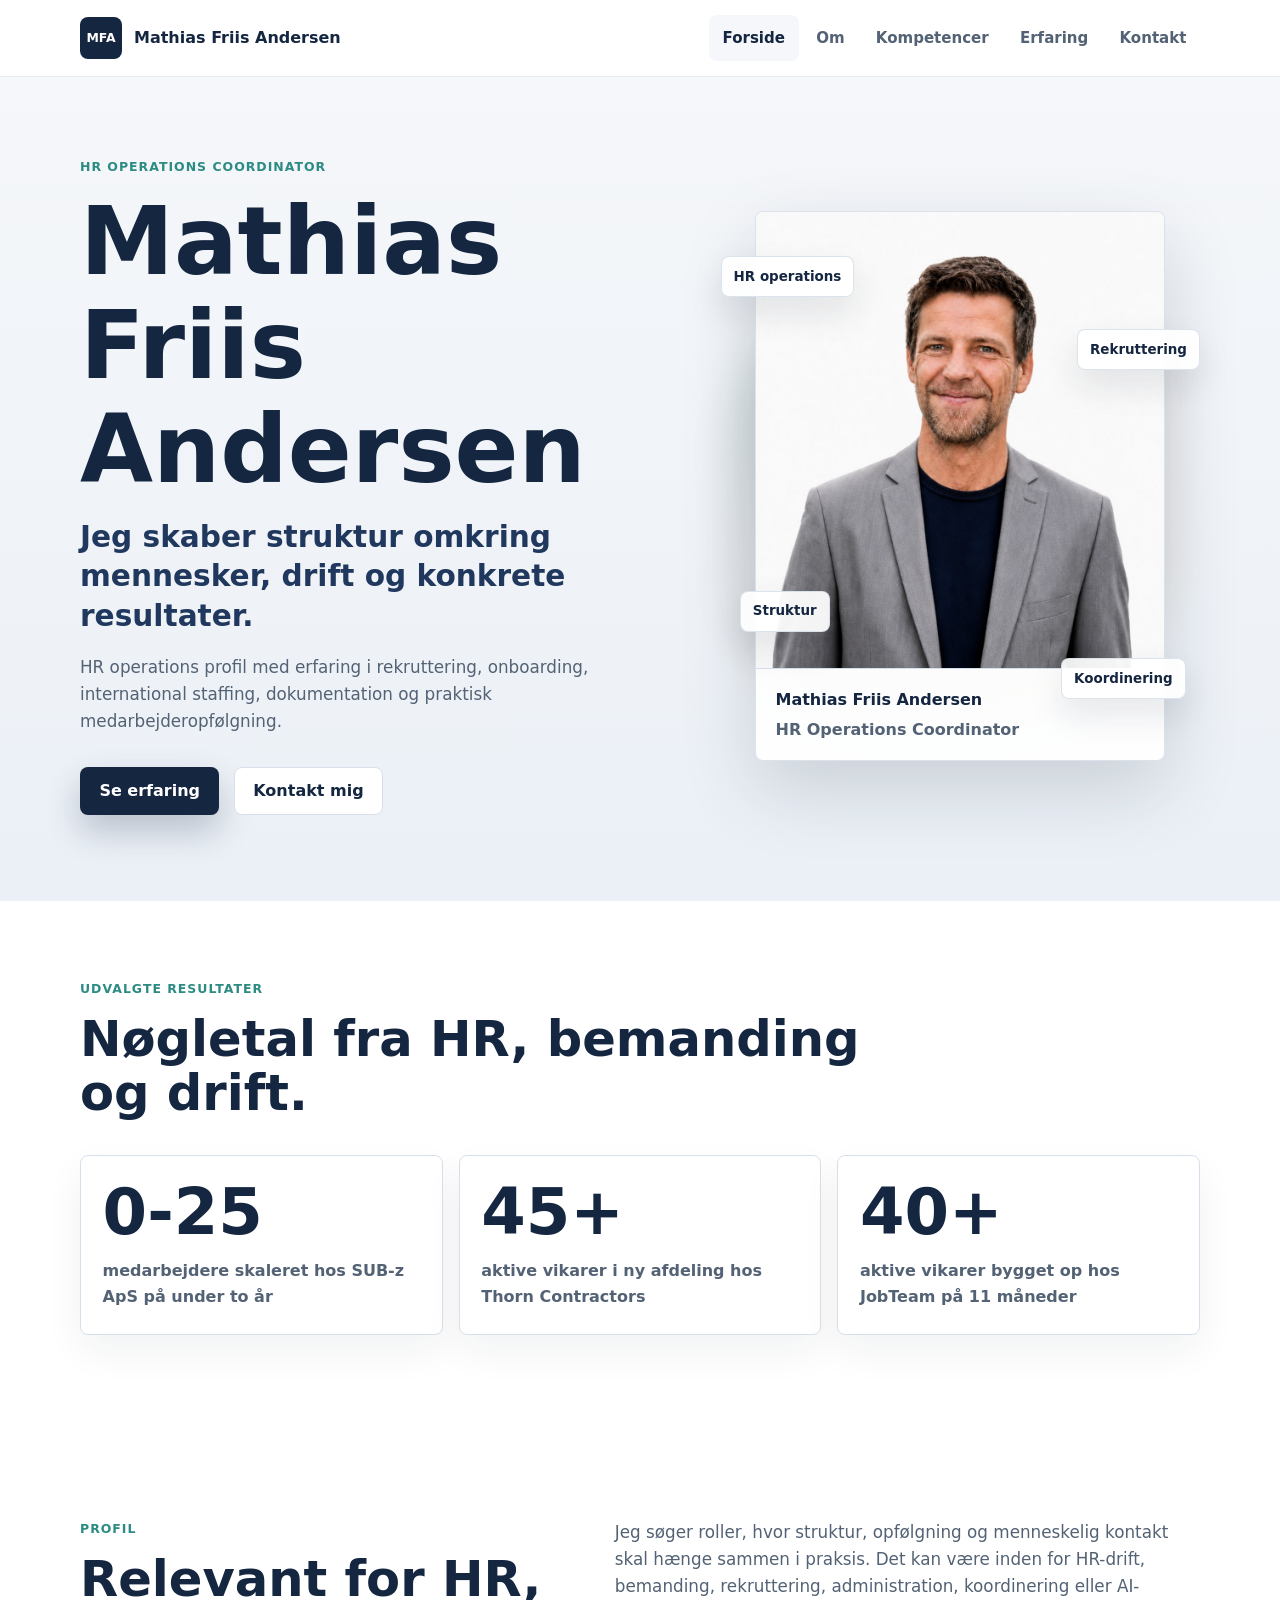
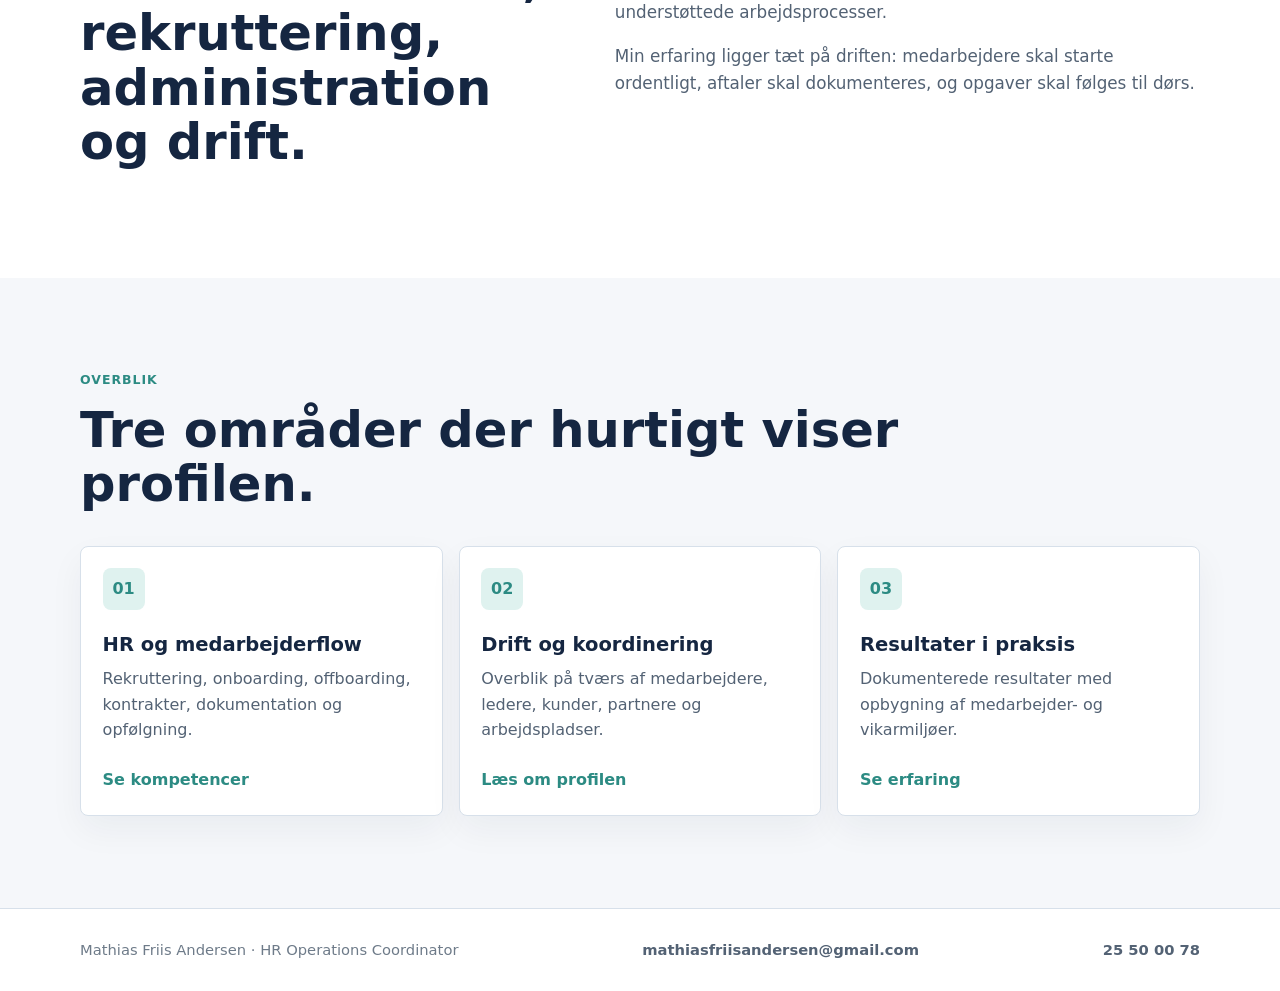
==== index.html @ 8d1782e9 "Initial personal profile website" ====
<!doctype html>
<html lang="da">
  <head>
    <meta charset="utf-8" />
    <meta name="viewport" content="width=device-width, initial-scale=1" />
    <title>Mathias Friis Andersen | HR Operations Coordinator</title>
    <meta
      name="description"
      content="Professionel profilside for Mathias Friis Andersen, HR Operations Coordinator med erfaring i HR-drift, rekruttering, koordinering og struktur."
    />
    <script>
      document.documentElement.classList.add("js-enabled");
    </script>
    <link rel="stylesheet" href="style.css" />
  </head>
  <body data-page="home">
    <header class="site-header" data-site-header>
      <nav class="nav" aria-label="Primær navigation">
        <a class="brand" href="index.html" aria-label="Mathias Friis Andersen">
          <span class="brand-mark">MFA</span>
          <span class="brand-text">Mathias Friis Andersen</span>
        </a>

        <button class="nav-toggle" type="button" aria-expanded="false" aria-controls="site-menu" data-nav-toggle>
          <span></span>
          <span></span>
          <span></span>
          <span class="sr-only">Åbn menu</span>
        </button>

        <div class="nav-links" id="site-menu" data-nav-menu>
          <a href="index.html" data-page-link="home">Forside</a>
          <a href="om.html" data-page-link="om">Om</a>
          <a href="kompetencer.html" data-page-link="kompetencer">Kompetencer</a>
          <a href="erfaring.html" data-page-link="erfaring">Erfaring</a>
          <a href="kontakt.html" data-page-link="kontakt">Kontakt</a>
        </div>
      </nav>
    </header>

    <main>
      <section class="hero section-band">
        <div class="container hero-grid">
          <div class="hero-copy reveal">
            <p class="eyebrow">HR Operations Coordinator</p>
            <h1>Mathias Friis Andersen</h1>
            <p class="hero-lead">Jeg skaber struktur omkring mennesker, drift og konkrete resultater.</p>
            <p class="hero-text">
              HR operations profil med erfaring i rekruttering, onboarding, international staffing,
              dokumentation og praktisk medarbejderopfølgning.
            </p>
            <div class="hero-actions" aria-label="Primære handlinger">
              <a class="btn btn-primary" href="erfaring.html">Se erfaring</a>
              <a class="btn btn-secondary" href="kontakt.html">Kontakt mig</a>
            </div>
          </div>

          <aside class="portrait-card reveal" aria-label="Profilkort for Mathias Friis Andersen">
            <div class="portrait-glow"></div>
            <div class="portrait-frame">
              <div class="portrait-media">
                <img
                  src="assets/profilbillede.jpg"
                  alt="Portræt af Mathias Friis Andersen"
                  onerror="this.closest('.portrait-media').classList.add('is-missing')"
                />
                <div class="portrait-fallback" aria-hidden="true">MFA</div>
              </div>
              <div class="portrait-caption">
                <span>Mathias Friis Andersen</span>
                <p>HR Operations Coordinator</p>
              </div>
            </div>

            <div class="portrait-label label-one">HR operations</div>
            <div class="portrait-label label-two">Rekruttering</div>
            <div class="portrait-label label-three">Struktur</div>
            <div class="portrait-label label-four">Koordinering</div>
          </aside>
        </div>
      </section>

      <section class="section results-section">
        <div class="container">
          <div class="section-heading reveal">
            <p class="eyebrow">Udvalgte resultater</p>
            <h2>Nøgletal fra HR, bemanding og drift.</h2>
          </div>

          <div class="metric-card-grid reveal" aria-label="Udvalgte resultater">
            <div class="metric-card">
              <span class="metric-value">0-25</span>
              <span class="metric-text">medarbejdere skaleret hos SUB-z ApS på under to år</span>
            </div>
            <div class="metric-card">
              <span class="metric-value">45+</span>
              <span class="metric-text">aktive vikarer i ny afdeling hos Thorn Contractors</span>
            </div>
            <div class="metric-card">
              <span class="metric-value">40+</span>
              <span class="metric-text">aktive vikarer bygget op hos JobTeam på 11 måneder</span>
            </div>
          </div>
        </div>
      </section>

      <section class="section front-summary">
        <div class="container two-col">
          <div class="section-intro reveal">
            <p class="eyebrow">Profil</p>
            <h2>Relevant for HR, rekruttering, administration og drift.</h2>
          </div>
          <div class="body-copy reveal">
            <p>
              Jeg søger roller, hvor struktur, opfølgning og menneskelig kontakt skal hænge
              sammen i praksis. Det kan være inden for HR-drift, bemanding, rekruttering,
              administration, koordinering eller AI-understøttede arbejdsprocesser.
            </p>
            <p>
              Min erfaring ligger tæt på driften: medarbejdere skal starte ordentligt, aftaler
              skal dokumenteres, og opgaver skal følges til dørs.
            </p>
          </div>
        </div>
      </section>

      <section class="section section-muted">
        <div class="container">
          <div class="section-heading reveal">
            <p class="eyebrow">Overblik</p>
            <h2>Tre områder der hurtigt viser profilen.</h2>
          </div>
          <div class="project-grid">
            <article class="project-card reveal">
              <span class="card-index">01</span>
              <h3>HR og medarbejderflow</h3>
              <p>Rekruttering, onboarding, offboarding, kontrakter, dokumentation og opfølgning.</p>
              <a class="text-link" href="kompetencer.html">Se kompetencer</a>
            </article>
            <article class="project-card reveal">
              <span class="card-index">02</span>
              <h3>Drift og koordinering</h3>
              <p>Overblik på tværs af medarbejdere, ledere, kunder, partnere og arbejdspladser.</p>
              <a class="text-link" href="om.html">Læs om profilen</a>
            </article>
            <article class="project-card reveal">
              <span class="card-index">03</span>
              <h3>Resultater i praksis</h3>
              <p>Dokumenterede resultater med opbygning af medarbejder- og vikarmiljøer.</p>
              <a class="text-link" href="erfaring.html">Se erfaring</a>
            </article>
          </div>
        </div>
      </section>
    </main>

    <footer class="footer">
      <div class="container footer-inner">
        <span>Mathias Friis Andersen · HR Operations Coordinator</span>
        <a href="mailto:mathiasfriisandersen@gmail.com">mathiasfriisandersen@gmail.com</a>
        <a href="tel:+4525500078">25 50 00 78</a>
      </div>
    </footer>

    <script src="script.js"></script>
  </body>
</html>
---- style.css ----
:root {
  --ink: #102033;
  --navy: #152641;
  --navy-2: #20385d;
  --slate: #536274;
  --muted: #6e7b89;
  --paper: #f5f7fa;
  --soft: #e8eef5;
  --line: #d7e0ea;
  --white: #ffffff;
  --teal: #2c8b83;
  --teal-soft: #dff2ef;
  --amber: #bd7a2f;
  --shadow: 0 24px 70px rgba(16, 32, 51, 0.12);
  --radius: 8px;
  --container: 1120px;
  --header-height: 76px;
}

* {
  box-sizing: border-box;
}

html {
  scroll-behavior: smooth;
}

body {
  margin: 0;
  background: var(--white);
  color: var(--ink);
  font-family:
    Inter, ui-sans-serif, system-ui, -apple-system, BlinkMacSystemFont, "Segoe UI", sans-serif;
  line-height: 1.6;
  text-rendering: optimizeLegibility;
}

body.nav-open {
  overflow: hidden;
}

a {
  color: inherit;
  text-decoration: none;
}

p,
h1,
h2,
h3 {
  margin-top: 0;
}

ul {
  margin: 0;
  padding-left: 1.15rem;
}

li + li {
  margin-top: 0.45rem;
}

::selection {
  background: var(--teal-soft);
  color: var(--navy);
}

.sr-only {
  position: absolute;
  width: 1px;
  height: 1px;
  padding: 0;
  margin: -1px;
  overflow: hidden;
  clip: rect(0, 0, 0, 0);
  white-space: nowrap;
  border: 0;
}

.container {
  width: min(100% - 40px, var(--container));
  margin-inline: auto;
}

.site-header {
  position: sticky;
  top: 0;
  z-index: 20;
  background: rgba(255, 255, 255, 0.92);
  border-bottom: 1px solid rgba(215, 224, 234, 0.65);
  backdrop-filter: blur(18px);
  transition:
    box-shadow 180ms ease,
    background 180ms ease;
}

.site-header.is-scrolled {
  background: rgba(255, 255, 255, 0.97);
  box-shadow: 0 10px 34px rgba(16, 32, 51, 0.08);
}

.nav {
  width: min(100% - 40px, var(--container));
  min-height: var(--header-height);
  margin-inline: auto;
  display: flex;
  align-items: center;
  justify-content: space-between;
  gap: 1rem;
}

.brand {
  display: inline-flex;
  align-items: center;
  gap: 0.75rem;
  min-width: 0;
  font-weight: 750;
  color: var(--navy);
}

.brand-mark {
  width: 42px;
  height: 42px;
  display: inline-grid;
  place-items: center;
  flex: 0 0 auto;
  border-radius: var(--radius);
  background: var(--navy);
  color: var(--white);
  font-size: 0.78rem;
  letter-spacing: 0;
}

.brand-text {
  overflow: hidden;
  text-overflow: ellipsis;
  white-space: nowrap;
}

.nav-links {
  display: flex;
  align-items: center;
  gap: 0.25rem;
}

.nav-links a {
  position: relative;
  padding: 0.7rem 0.85rem;
  border-radius: var(--radius);
  color: var(--slate);
  font-size: 0.94rem;
  font-weight: 650;
  transition:
    background 160ms ease,
    color 160ms ease;
}

.nav-links a:hover,
.nav-links a.is-active {
  background: var(--paper);
  color: var(--navy);
}

.nav-toggle {
  width: 44px;
  height: 44px;
  display: none;
  place-items: center;
  border: 1px solid var(--line);
  border-radius: var(--radius);
  background: var(--white);
  cursor: pointer;
}

.nav-toggle span:not(.sr-only) {
  width: 18px;
  height: 2px;
  display: block;
  grid-area: 1 / 1;
  background: var(--navy);
  border-radius: 999px;
  transition:
    transform 180ms ease,
    opacity 180ms ease;
}

.nav-toggle span:nth-child(1) {
  transform: translateY(-6px);
}

.nav-toggle span:nth-child(3) {
  transform: translateY(6px);
}

.nav-toggle[aria-expanded="true"] span:nth-child(1) {
  transform: rotate(45deg);
}

.nav-toggle[aria-expanded="true"] span:nth-child(2) {
  opacity: 0;
}

.nav-toggle[aria-expanded="true"] span:nth-child(3) {
  transform: rotate(-45deg);
}

.section {
  padding: 92px 0;
  scroll-margin-top: calc(var(--header-height) + 24px);
}

.section-band {
  background:
    linear-gradient(180deg, rgba(245, 247, 250, 0.98), rgba(232, 238, 245, 0.78)),
    var(--paper);
}

.section-muted {
  background: var(--paper);
}

.hero {
  min-height: calc(100vh - var(--header-height));
  display: flex;
  align-items: center;
  padding: 78px 0 84px;
}

.page-hero {
  padding: 88px 0 76px;
}

.page-hero h1 {
  max-width: 900px;
  font-size: clamp(2.65rem, 5.8vw, 4.65rem);
}

.hero-grid {
  display: grid;
  grid-template-columns: minmax(0, 1fr) minmax(360px, 0.82fr);
  gap: 56px;
  align-items: center;
}

.page-hero-grid {
  display: grid;
  grid-template-columns: minmax(0, 1fr) minmax(320px, 0.58fr);
  gap: 56px;
  align-items: end;
}

.eyebrow {
  margin-bottom: 0.8rem;
  color: var(--teal);
  font-size: 0.78rem;
  font-weight: 800;
  letter-spacing: 0.08em;
  text-transform: uppercase;
}

h1,
h2,
h3 {
  color: var(--navy);
  line-height: 1.1;
  letter-spacing: 0;
}

h1 {
  max-width: 760px;
  margin-bottom: 1rem;
  font-size: clamp(3.1rem, 8vw, 5.9rem);
}

h2 {
  max-width: 820px;
  margin-bottom: 1rem;
  font-size: clamp(2rem, 4vw, 3.1rem);
}

h3 {
  margin-bottom: 0.35rem;
  font-size: 1.22rem;
}

.hero-lead {
  max-width: 660px;
  margin-bottom: 1.05rem;
  color: var(--navy-2);
  font-size: clamp(1.32rem, 2.5vw, 1.85rem);
  line-height: 1.35;
  font-weight: 730;
}

.hero-text,
.body-copy p,
.section-heading p + h2 + p,
.contact p {
  color: var(--slate);
}

.hero-text {
  max-width: 650px;
  margin-bottom: 2rem;
  font-size: 1.05rem;
}

.page-hero-note {
  padding: 1.35rem;
  border: 1px solid var(--line);
  border-top: 6px solid var(--teal);
  border-radius: var(--radius);
  background: rgba(255, 255, 255, 0.84);
  box-shadow: 0 18px 44px rgba(16, 32, 51, 0.08);
}

.page-hero-note p {
  margin-bottom: 0;
  color: var(--slate);
  font-weight: 650;
}

.hero-actions {
  display: flex;
  flex-wrap: wrap;
  gap: 0.9rem;
}

.btn {
  min-height: 48px;
  display: inline-flex;
  align-items: center;
  justify-content: center;
  gap: 0.45rem;
  padding: 0.78rem 1.15rem;
  border: 1px solid transparent;
  border-radius: var(--radius);
  font-weight: 800;
  line-height: 1.2;
  transition:
    transform 160ms ease,
    box-shadow 160ms ease,
    background 160ms ease,
    border-color 160ms ease;
}

.btn:hover {
  transform: translateY(-2px);
}

.btn-primary {
  background: var(--navy);
  color: var(--white);
  box-shadow: 0 16px 34px rgba(21, 38, 65, 0.24);
}

.btn-primary:hover {
  box-shadow: 0 20px 40px rgba(21, 38, 65, 0.28);
}

.btn-secondary {
  background: var(--white);
  border-color: var(--line);
  color: var(--navy);
}

.btn-secondary:hover {
  border-color: rgba(44, 139, 131, 0.45);
  box-shadow: 0 14px 30px rgba(16, 32, 51, 0.08);
}

.portrait-card {
  position: relative;
  min-height: 560px;
  display: grid;
  place-items: center;
  isolation: isolate;
}

.portrait-glow {
  position: absolute;
  inset: 12% 6% 8% 2%;
  z-index: -1;
  border-radius: 38% 34% 40% 32%;
  background:
    radial-gradient(circle at 35% 30%, rgba(44, 139, 131, 0.2), transparent 44%),
    linear-gradient(135deg, rgba(21, 38, 65, 0.14), rgba(189, 122, 47, 0.14));
  filter: blur(20px);
  opacity: 0.9;
}

.portrait-frame {
  width: min(100%, 410px);
  overflow: hidden;
  border: 1px solid rgba(215, 224, 234, 0.92);
  border-radius: var(--radius);
  background: rgba(255, 255, 255, 0.9);
  box-shadow: 0 28px 76px rgba(16, 32, 51, 0.16);
  animation: portraitFloat 7s ease-in-out infinite;
}

.portrait-media {
  position: relative;
  min-height: 456px;
  overflow: hidden;
  background:
    linear-gradient(160deg, rgba(21, 38, 65, 0.12), rgba(44, 139, 131, 0.12)),
    var(--paper);
}

.portrait-media img {
  width: 100%;
  height: 456px;
  display: block;
  object-fit: cover;
  object-position: center;
}

.portrait-fallback {
  position: absolute;
  inset: 0;
  display: none;
  place-items: center;
  background:
    linear-gradient(160deg, rgba(21, 38, 65, 0.94), rgba(32, 56, 93, 0.88)),
    var(--navy);
  color: var(--white);
  font-size: clamp(4rem, 10vw, 6.7rem);
  font-weight: 850;
}

.portrait-media.is-missing img {
  display: none;
}

.portrait-media.is-missing .portrait-fallback {
  display: grid;
}

.portrait-caption {
  padding: 1.1rem 1.2rem;
  border-top: 1px solid var(--line);
}

.portrait-caption span {
  display: block;
  color: var(--navy);
  font-weight: 850;
}

.portrait-caption p {
  margin: 0.25rem 0 0;
  color: var(--slate);
  font-weight: 650;
}

.portrait-label {
  position: absolute;
  z-index: 2;
  padding: 0.55rem 0.75rem;
  border: 1px solid rgba(215, 224, 234, 0.9);
  border-radius: var(--radius);
  background: rgba(255, 255, 255, 0.93);
  color: var(--navy);
  font-size: 0.84rem;
  font-weight: 850;
  box-shadow: 0 16px 34px rgba(16, 32, 51, 0.1);
  animation: labelDrift 8s ease-in-out infinite;
}

.label-one {
  top: 9%;
  left: 0;
}

.label-two {
  top: 22%;
  right: 0;
  animation-delay: -2s;
}

.label-three {
  bottom: 24%;
  left: 4%;
  animation-delay: -4s;
}

.label-four {
  right: 3%;
  bottom: 12%;
  animation-delay: -6s;
}

@keyframes portraitFloat {
  0%,
  100% {
    transform: translateY(0);
  }

  50% {
    transform: translateY(-10px);
  }
}

@keyframes labelDrift {
  0%,
  100% {
    transform: translateY(0);
  }

  50% {
    transform: translateY(-6px);
  }
}

.profile-signal {
  position: relative;
  overflow: hidden;
  border: 1px solid rgba(215, 224, 234, 0.92);
  border-radius: var(--radius);
  background: rgba(255, 255, 255, 0.88);
  box-shadow: var(--shadow);
}

.profile-signal::before {
  content: "";
  position: absolute;
  inset: 0;
  border-top: 6px solid var(--teal);
  pointer-events: none;
}

.signal-top {
  display: flex;
  justify-content: space-between;
  gap: 1rem;
  padding: 1.35rem 1.35rem 1.1rem;
  border-bottom: 1px solid var(--line);
}

.signal-label {
  color: var(--navy);
  font-weight: 820;
}

.signal-status {
  color: var(--muted);
  font-size: 0.86rem;
  text-align: right;
}

.metric-list {
  padding: 0.2rem 1.35rem;
}

.metric-row {
  display: grid;
  grid-template-columns: 96px minmax(0, 1fr);
  gap: 1rem;
  align-items: center;
  padding: 1.1rem 0;
  border-bottom: 1px solid var(--line);
}

.metric-row:last-child {
  border-bottom: 0;
}

.metric-value {
  color: var(--navy);
  font-size: 2.25rem;
  font-weight: 850;
  line-height: 1;
}

.metric-text {
  color: var(--slate);
  font-weight: 650;
}

.results-section {
  padding-top: 78px;
}

.metric-card-grid {
  display: grid;
  grid-template-columns: repeat(3, minmax(0, 1fr));
  gap: 1rem;
}

.metric-card {
  min-height: 180px;
  display: grid;
  align-content: center;
  gap: 0.85rem;
  padding: 1.35rem;
  border: 1px solid var(--line);
  border-radius: var(--radius);
  background: var(--white);
  box-shadow: 0 16px 38px rgba(16, 32, 51, 0.06);
}

.metric-card .metric-value {
  font-size: clamp(2.4rem, 5vw, 4.1rem);
}

.flow-strip {
  display: grid;
  grid-template-columns: repeat(3, 1fr);
  gap: 1px;
  margin: 0 1.35rem 1.25rem;
  overflow: hidden;
  border: 1px solid var(--line);
  border-radius: var(--radius);
  background: var(--line);
}

.flow-strip span {
  padding: 0.78rem 0.5rem;
  background: var(--paper);
  color: var(--navy);
  text-align: center;
  font-weight: 800;
}

.signal-map {
  width: calc(100% - 2.7rem);
  height: auto;
  display: block;
  margin: 0 1.35rem 1.35rem;
  border: 1px solid var(--line);
  border-radius: var(--radius);
  background: var(--white);
}

.node circle {
  fill: var(--navy);
}

.node text {
  fill: var(--white);
  font-size: 20px;
  font-weight: 800;
  text-anchor: middle;
  font-family: inherit;
}

.node.accent circle {
  fill: var(--amber);
}

.two-col {
  display: grid;
  grid-template-columns: 0.9fr 1.1fr;
  gap: 56px;
  align-items: start;
}

.content-grid {
  display: grid;
  grid-template-columns: 0.78fr 1.22fr;
  gap: 56px;
  align-items: start;
}

.section-heading {
  max-width: 830px;
  margin-bottom: 34px;
}

.body-copy {
  color: var(--slate);
  font-size: 1.05rem;
}

.body-copy p:last-child,
.contact p:last-child {
  margin-bottom: 0;
}

.skill-grid {
  display: grid;
  grid-template-columns: repeat(5, minmax(0, 1fr));
  gap: 0.75rem;
}

.skill-grid span {
  min-height: 70px;
  display: flex;
  align-items: center;
  padding: 0.9rem 1rem;
  border: 1px solid var(--line);
  border-radius: var(--radius);
  background: var(--white);
  color: var(--navy);
  font-weight: 750;
  box-shadow: 0 10px 26px rgba(16, 32, 51, 0.04);
}

.timeline {
  position: relative;
  display: grid;
  gap: 1.1rem;
}

.timeline::before {
  content: "";
  position: absolute;
  top: 0.6rem;
  bottom: 0.6rem;
  left: 132px;
  width: 1px;
  background: var(--line);
}

.timeline-item {
  position: relative;
  display: grid;
  grid-template-columns: 104px minmax(0, 1fr);
  gap: 56px;
}

.timeline-item::before {
  content: "";
  position: absolute;
  top: 1.25rem;
  left: 124px;
  width: 17px;
  height: 17px;
  border: 4px solid var(--white);
  border-radius: 50%;
  background: var(--teal);
  box-shadow: 0 0 0 1px var(--line);
}

.timeline-date {
  padding-top: 1.05rem;
  color: var(--amber);
  font-weight: 850;
}

.timeline-content,
.project-card,
.profile-grid div {
  border: 1px solid var(--line);
  border-radius: var(--radius);
  background: var(--white);
}

.timeline-content {
  padding: 1.35rem;
  box-shadow: 0 16px 38px rgba(16, 32, 51, 0.06);
}

.timeline-wide {
  gap: 1.35rem;
}

.timeline-content h2 {
  margin-bottom: 0.4rem;
  font-size: clamp(1.35rem, 2vw, 1.75rem);
}

.timeline-content p,
.timeline-content li {
  color: var(--slate);
}

.role {
  margin-bottom: 0.8rem;
  color: var(--teal);
  font-weight: 800;
}

.project-grid {
  display: grid;
  grid-template-columns: repeat(3, minmax(0, 1fr));
  gap: 1rem;
}

.project-card {
  min-height: 270px;
  padding: 1.35rem;
  display: flex;
  flex-direction: column;
  justify-content: space-between;
  box-shadow: 0 14px 34px rgba(16, 32, 51, 0.05);
}

.project-card p {
  margin-bottom: 0;
  color: var(--slate);
}

.text-link {
  display: inline-flex;
  width: fit-content;
  margin-top: 1.25rem;
  color: var(--teal);
  font-weight: 850;
}

.text-link:hover {
  color: var(--navy);
}

.card-index {
  width: 42px;
  height: 42px;
  display: inline-grid;
  place-items: center;
  margin-bottom: 1.2rem;
  border-radius: var(--radius);
  background: var(--teal-soft);
  color: var(--teal);
  font-weight: 850;
}

.profile-grid {
  display: grid;
  grid-template-columns: repeat(4, minmax(0, 1fr));
  gap: 1rem;
}

.profile-grid div {
  min-height: 190px;
  padding: 1.25rem;
  box-shadow: 0 14px 34px rgba(16, 32, 51, 0.04);
}

.profile-grid span {
  display: block;
  margin-bottom: 0.8rem;
  color: var(--navy);
  font-size: 1.12rem;
  font-weight: 850;
}

.profile-grid p {
  margin-bottom: 0;
  color: var(--slate);
}

.contact {
  padding: 86px 0;
}

.contact-page {
  min-height: calc(100vh - var(--header-height));
  display: flex;
  align-items: center;
}

.contact-grid {
  display: grid;
  grid-template-columns: 1fr minmax(320px, 0.8fr);
  gap: 56px;
  align-items: center;
}

.contact-list {
  display: grid;
  gap: 0.75rem;
}

.contact-list a,
.contact-list span {
  min-height: 56px;
  display: flex;
  align-items: center;
  padding: 0.9rem 1rem;
  border: 1px solid var(--line);
  border-radius: var(--radius);
  background: var(--white);
  color: var(--navy);
  font-weight: 760;
  overflow-wrap: anywhere;
  box-shadow: 0 12px 30px rgba(16, 32, 51, 0.05);
}

.contact-list a:hover {
  border-color: rgba(44, 139, 131, 0.5);
  color: var(--teal);
}

.footer {
  border-top: 1px solid var(--line);
  background: var(--white);
}

.footer-inner {
  min-height: 82px;
  display: flex;
  align-items: center;
  justify-content: space-between;
  gap: 1rem;
  color: var(--muted);
  font-size: 0.92rem;
}

.footer-inner a {
  color: var(--slate);
  font-weight: 700;
}

.footer-inner a:hover {
  color: var(--teal);
}

.reveal {
  opacity: 1;
  transform: none;
}

.js-enabled .reveal {
  opacity: 0;
  transform: translateY(18px);
  transition:
    opacity 600ms ease,
    transform 600ms ease;
}

.js-enabled .reveal.is-visible {
  opacity: 1;
  transform: translateY(0);
}

@media (prefers-reduced-motion: reduce) {
  *,
  *::before,
  *::after {
    scroll-behavior: auto !important;
    transition-duration: 0.01ms !important;
    animation-duration: 0.01ms !important;
    animation-iteration-count: 1 !important;
  }

  .js-enabled .reveal {
    opacity: 1;
    transform: none;
  }

  .portrait-frame,
  .portrait-label {
    animation: none;
  }
}

@media (max-width: 980px) {
  .hero-grid,
  .two-col,
  .content-grid,
  .page-hero-grid,
  .contact-grid {
    grid-template-columns: 1fr;
  }

  .hero {
    min-height: 0;
  }

  .page-hero-note {
    max-width: 680px;
  }

  .profile-signal {
    max-width: 680px;
  }

  .portrait-card {
    min-height: 520px;
    max-width: 680px;
  }

  .portrait-frame {
    width: min(100%, 390px);
  }

  .metric-card-grid {
    grid-template-columns: 1fr;
  }

  .skill-grid {
    grid-template-columns: repeat(2, minmax(0, 1fr));
  }

  .project-grid,
  .profile-grid {
    grid-template-columns: repeat(2, minmax(0, 1fr));
  }
}

@media (max-width: 760px) {
  :root {
    --header-height: 68px;
  }

  .container,
  .nav {
    width: min(100% - 28px, var(--container));
  }

  .brand-text {
    max-width: 190px;
  }

  .nav-toggle {
    display: grid;
  }

  .nav-links {
    position: fixed;
    z-index: 30;
    left: 14px;
    right: 14px;
    top: calc(var(--header-height) + 10px);
    display: grid;
    gap: 0.25rem;
    padding: 0.55rem;
    border: 1px solid var(--line);
    border-radius: var(--radius);
    background: var(--white);
    box-shadow: var(--shadow);
    opacity: 0;
    pointer-events: none;
    transform: translateY(-8px);
    transition:
      opacity 180ms ease,
      transform 180ms ease;
  }

  .nav-links.is-open {
    opacity: 1;
    pointer-events: auto;
    transform: translateY(0);
  }

  .nav-links a {
    padding: 0.95rem;
  }

  .section,
  .contact {
    padding: 66px 0;
  }

  .hero {
    padding: 56px 0 66px;
  }

  .portrait-card {
    min-height: auto;
    padding: 24px 0 8px;
  }

  .portrait-glow {
    inset: 10% 0 2%;
    filter: blur(18px);
  }

  .portrait-frame {
    width: min(100%, 362px);
  }

  .portrait-media {
    min-height: 390px;
  }

  .portrait-media img {
    height: 390px;
  }

  .portrait-label {
    position: relative;
    inset: auto;
    display: inline-flex;
    margin: 0.45rem 0.35rem 0 0;
    animation: none;
  }

  .portrait-card {
    display: block;
  }

  .portrait-card .portrait-label {
    vertical-align: top;
  }

  .metric-card {
    min-height: 150px;
  }

  .page-hero {
    padding: 58px 0 62px;
  }

  .page-hero h1 {
    font-size: clamp(2.25rem, 10.5vw, 3.45rem);
  }

  .contact-page {
    min-height: 0;
  }

  h1 {
    font-size: clamp(2.8rem, 14vw, 4.5rem);
  }

  .hero-actions {
    display: grid;
    grid-template-columns: 1fr;
  }

  .btn {
    width: 100%;
  }

  .signal-top,
  .metric-row {
    grid-template-columns: 1fr;
  }

  .signal-top {
    display: grid;
  }

  .signal-status {
    text-align: left;
  }

  .metric-row {
    gap: 0.4rem;
  }

  .metric-value {
    font-size: 2rem;
  }

  .signal-map {
    display: none;
  }

  .timeline::before {
    left: 8px;
  }

  .timeline-item {
    grid-template-columns: 1fr;
    gap: 0.55rem;
    padding-left: 34px;
  }

  .timeline-item::before {
    left: 0;
  }

  .timeline-date {
    padding-top: 0;
  }

  .skill-grid,
  .project-grid,
  .profile-grid {
    grid-template-columns: 1fr;
  }

  .project-card,
  .profile-grid div {
    min-height: 0;
  }

  .footer-inner {
    align-items: flex-start;
    justify-content: center;
    flex-direction: column;
    gap: 0.45rem;
    padding: 1.2rem 0;
  }
}

@media (max-width: 420px) {
  .brand-text {
    max-width: 150px;
  }

  .flow-strip {
    grid-template-columns: 1fr;
  }
}
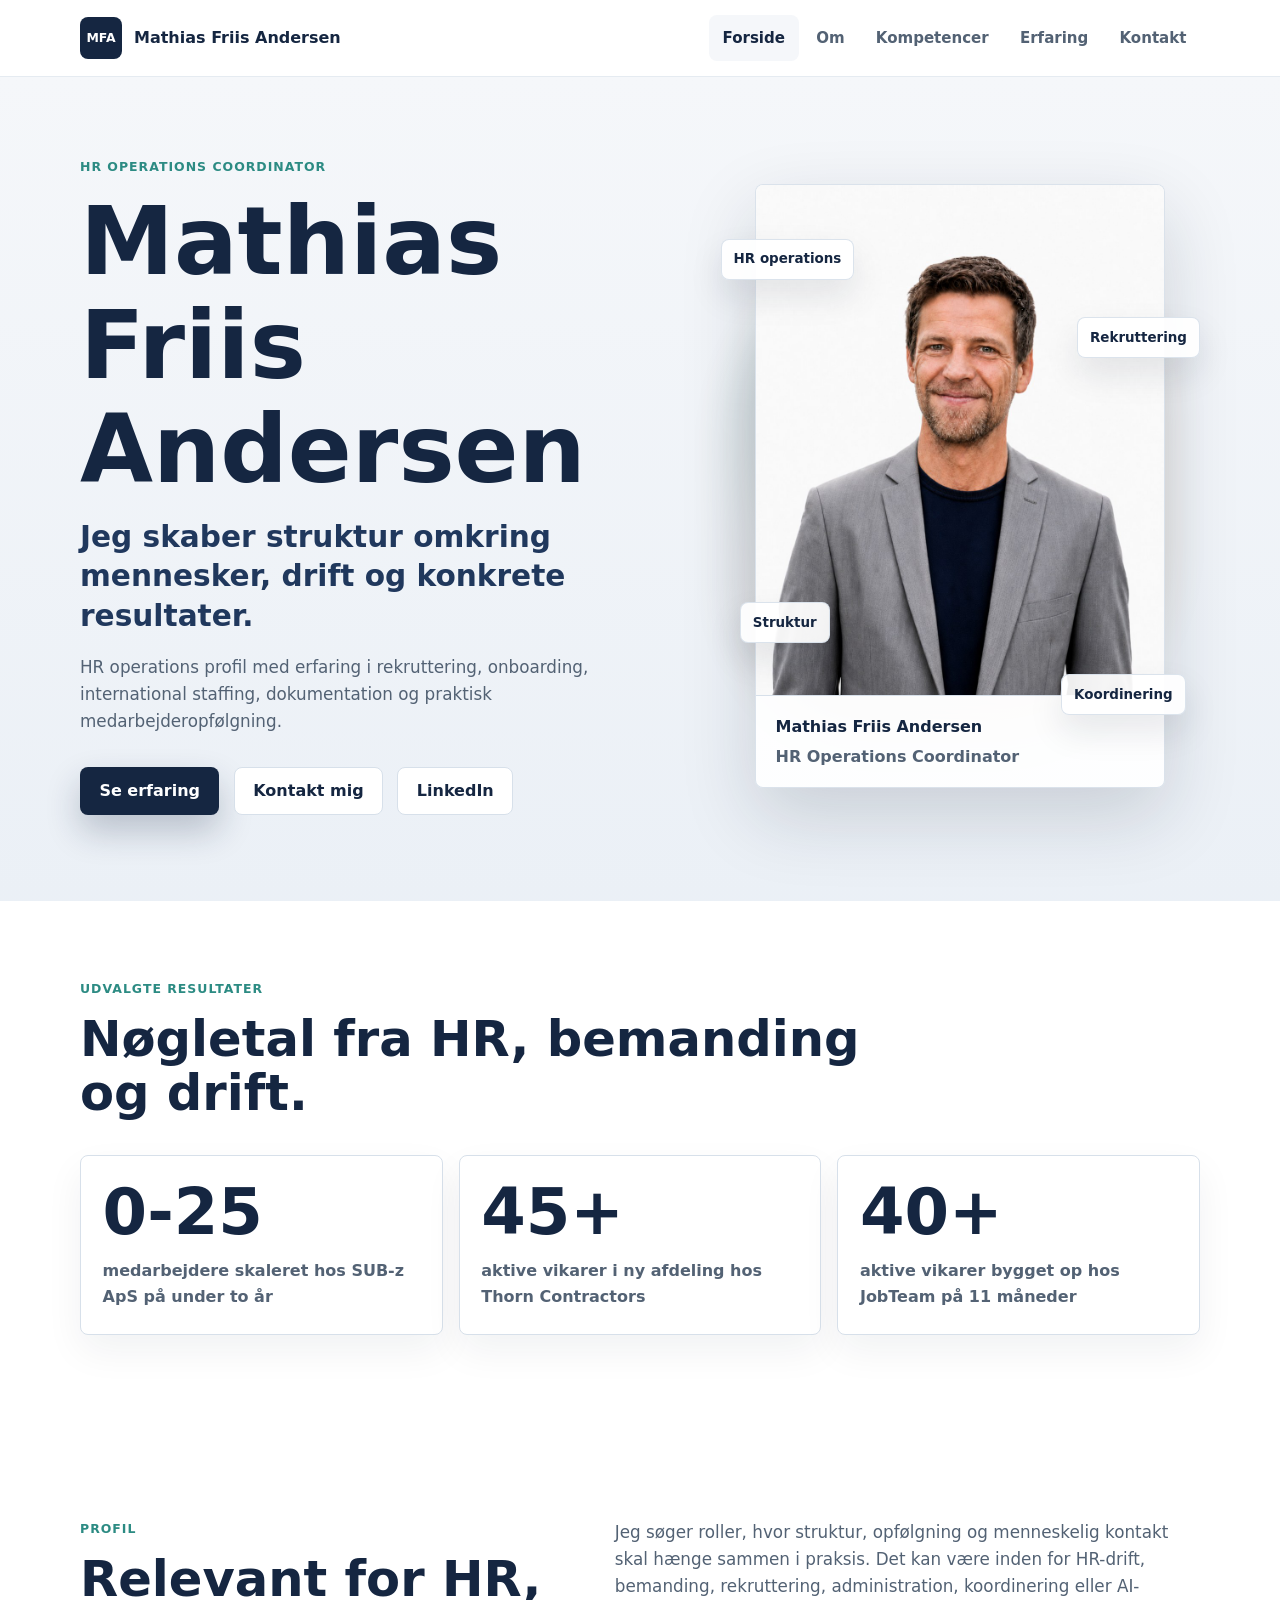
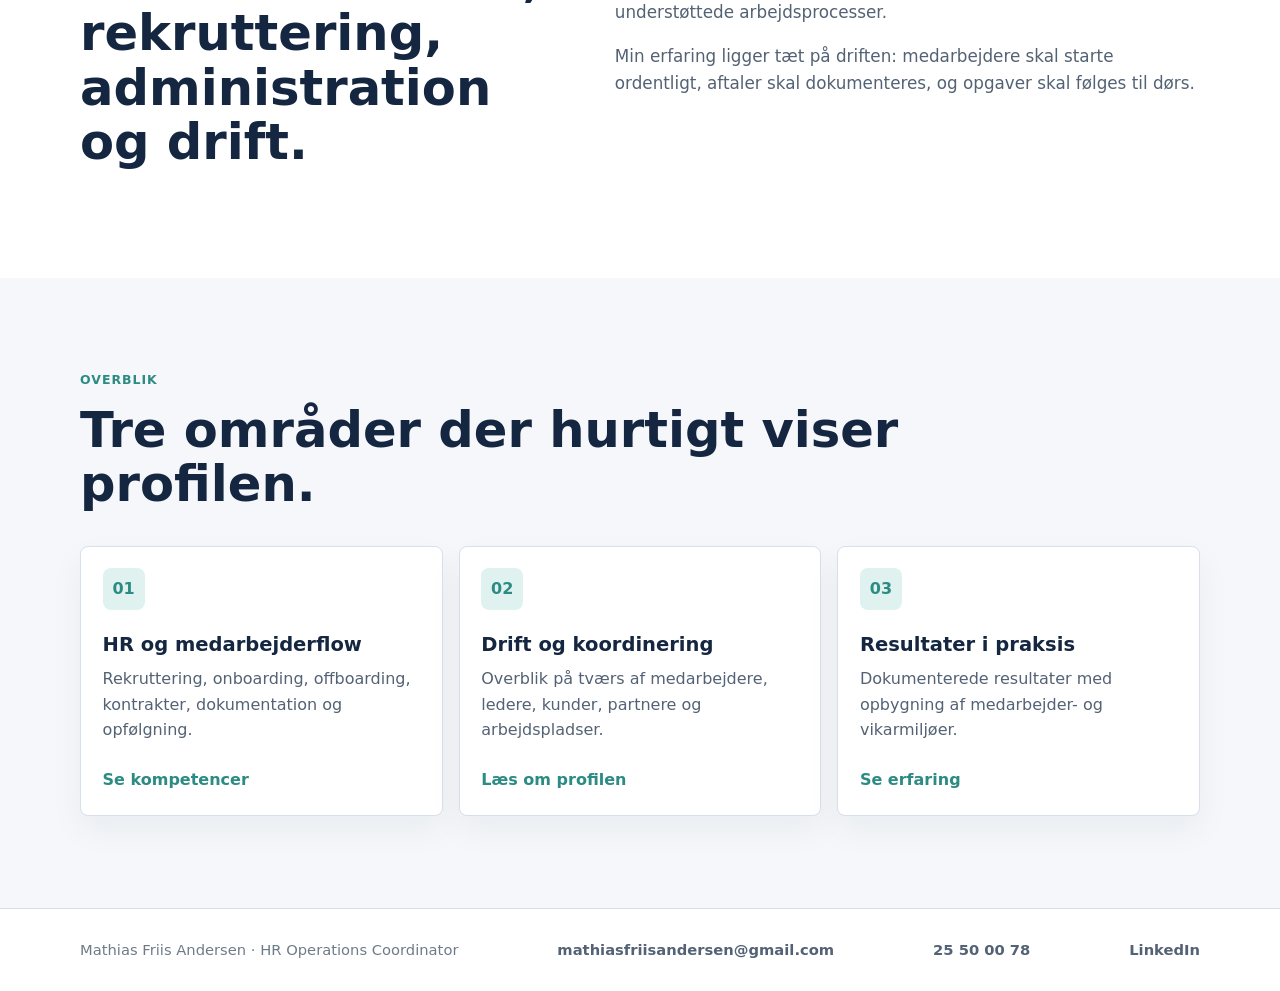
==== commit 3c5638e8: "Improve SEO metadata and mobile accessibility" ====
--- a/index.html
+++ b/index.html
@@ -3,11 +3,65 @@
   <head>
     <meta charset="utf-8" />
     <meta name="viewport" content="width=device-width, initial-scale=1" />
-    <title>Mathias Friis Andersen | HR Operations Coordinator</title>
+    <title>Mathias Friis Andersen | HR Operations, rekruttering og koordinering</title>
     <meta
       name="description"
-      content="Professionel profilside for Mathias Friis Andersen, HR Operations Coordinator med erfaring i HR-drift, rekruttering, koordinering og struktur."
+      content="Professionel profil for Mathias Friis Andersen med erfaring i HR operations, rekruttering, onboarding, international staffing, administration og koordinering."
     />
+    <link rel="canonical" href="https://mathiasfriisandersen-hue.github.io/mathias-friis-andersen-profil/" />
+    <link rel="icon" href="favicon.svg" type="image/svg+xml" />
+    <meta name="theme-color" content="#152641" />
+    <meta name="robots" content="index, follow" />
+    <meta property="og:type" content="profile" />
+    <meta property="og:locale" content="da_DK" />
+    <meta property="og:site_name" content="Mathias Friis Andersen" />
+    <meta property="og:title" content="Mathias Friis Andersen | HR Operations, rekruttering og koordinering" />
+    <meta
+      property="og:description"
+      content="Professionel profil med erfaring i HR operations, rekruttering, onboarding, international staffing, administration og koordinering."
+    />
+    <meta property="og:url" content="https://mathiasfriisandersen-hue.github.io/mathias-friis-andersen-profil/" />
+    <meta property="og:image" content="https://mathiasfriisandersen-hue.github.io/mathias-friis-andersen-profil/assets/profilbillede.jpg" />
+    <meta property="og:image:width" content="960" />
+    <meta property="og:image:height" content="1200" />
+    <meta property="og:image:alt" content="Portræt af Mathias Friis Andersen" />
+    <meta name="twitter:card" content="summary_large_image" />
+    <meta name="twitter:title" content="Mathias Friis Andersen | HR Operations, rekruttering og koordinering" />
+    <meta
+      name="twitter:description"
+      content="Professionel profil med erfaring i HR operations, rekruttering, onboarding, international staffing, administration og koordinering."
+    />
+    <meta name="twitter:image" content="https://mathiasfriisandersen-hue.github.io/mathias-friis-andersen-profil/assets/profilbillede.jpg" />
+    <meta name="twitter:image:alt" content="Portræt af Mathias Friis Andersen" />
+    <link rel="preload" as="image" href="assets/profilbillede.jpg" />
+    <script type="application/ld+json">
+      {
+        "@context": "https://schema.org",
+        "@type": "Person",
+        "name": "Mathias Friis Andersen",
+        "jobTitle": "HR Operations Coordinator",
+        "email": "mathiasfriisandersen@gmail.com",
+        "telephone": "+45 25 50 00 78",
+        "address": {
+          "@type": "PostalAddress",
+          "addressLocality": "Vejle",
+          "addressCountry": "DK"
+        },
+        "url": "https://mathiasfriisandersen-hue.github.io/mathias-friis-andersen-profil/",
+        "image": "https://mathiasfriisandersen-hue.github.io/mathias-friis-andersen-profil/assets/profilbillede.jpg",
+        "sameAs": ["https://www.linkedin.com/in/mathias-andersen-917873210"],
+        "knowsAbout": [
+          "HR operations",
+          "Rekruttering",
+          "Onboarding",
+          "Offboarding",
+          "International staffing",
+          "Administration",
+          "Koordinering",
+          "AI-understøttede arbejdsprocesser"
+        ]
+      }
+    </script>
     <script>
       document.documentElement.classList.add("js-enabled");
     </script>
@@ -52,6 +106,14 @@
             <div class="hero-actions" aria-label="Primære handlinger">
               <a class="btn btn-primary" href="erfaring.html">Se erfaring</a>
               <a class="btn btn-secondary" href="kontakt.html">Kontakt mig</a>
+              <a
+                class="btn btn-secondary"
+                href="https://www.linkedin.com/in/mathias-andersen-917873210"
+                target="_blank"
+                rel="noopener noreferrer"
+              >
+                LinkedIn
+              </a>
             </div>
           </div>
 
@@ -61,7 +123,12 @@
               <div class="portrait-media">
                 <img
                   src="assets/profilbillede.jpg"
+                  width="960"
+                  height="1200"
                   alt="Portræt af Mathias Friis Andersen"
+                  fetchpriority="high"
+                  loading="eager"
+                  decoding="async"
                   onerror="this.closest('.portrait-media').classList.add('is-missing')"
                 />
                 <div class="portrait-fallback" aria-hidden="true">MFA</div>
@@ -159,6 +226,7 @@
         <span>Mathias Friis Andersen · HR Operations Coordinator</span>
         <a href="mailto:mathiasfriisandersen@gmail.com">mathiasfriisandersen@gmail.com</a>
         <a href="tel:+4525500078">25 50 00 78</a>
+        <a href="https://www.linkedin.com/in/mathias-andersen-917873210" target="_blank" rel="noopener noreferrer">LinkedIn</a>
       </div>
     </footer>
 
--- a/style.css
+++ b/style.css
@@ -44,6 +44,12 @@
   text-decoration: none;
 }
 
+a:focus-visible,
+button:focus-visible {
+  outline: 3px solid rgba(44, 139, 131, 0.42);
+  outline-offset: 3px;
+}
+
 p,
 h1,
 h2,
@@ -401,6 +407,7 @@
 
 .portrait-media {
   position: relative;
+  aspect-ratio: 4 / 5;
   min-height: 456px;
   overflow: hidden;
   background:
@@ -410,7 +417,7 @@
 
 .portrait-media img {
   width: 100%;
-  height: 456px;
+  height: 100%;
   display: block;
   object-fit: cover;
   object-position: center;
@@ -804,6 +811,10 @@
   color: var(--navy);
 }
 
+.text-link:focus-visible {
+  color: var(--navy);
+}
+
 .card-index {
   width: 42px;
   height: 42px;
@@ -891,6 +902,7 @@
 .footer-inner {
   min-height: 82px;
   display: flex;
+  flex-wrap: wrap;
   align-items: center;
   justify-content: space-between;
   gap: 1rem;
@@ -1063,11 +1075,7 @@
   }
 
   .portrait-media {
-    min-height: 390px;
-  }
-
-  .portrait-media img {
-    height: 390px;
+    min-height: 0;
   }
 
   .portrait-label {
